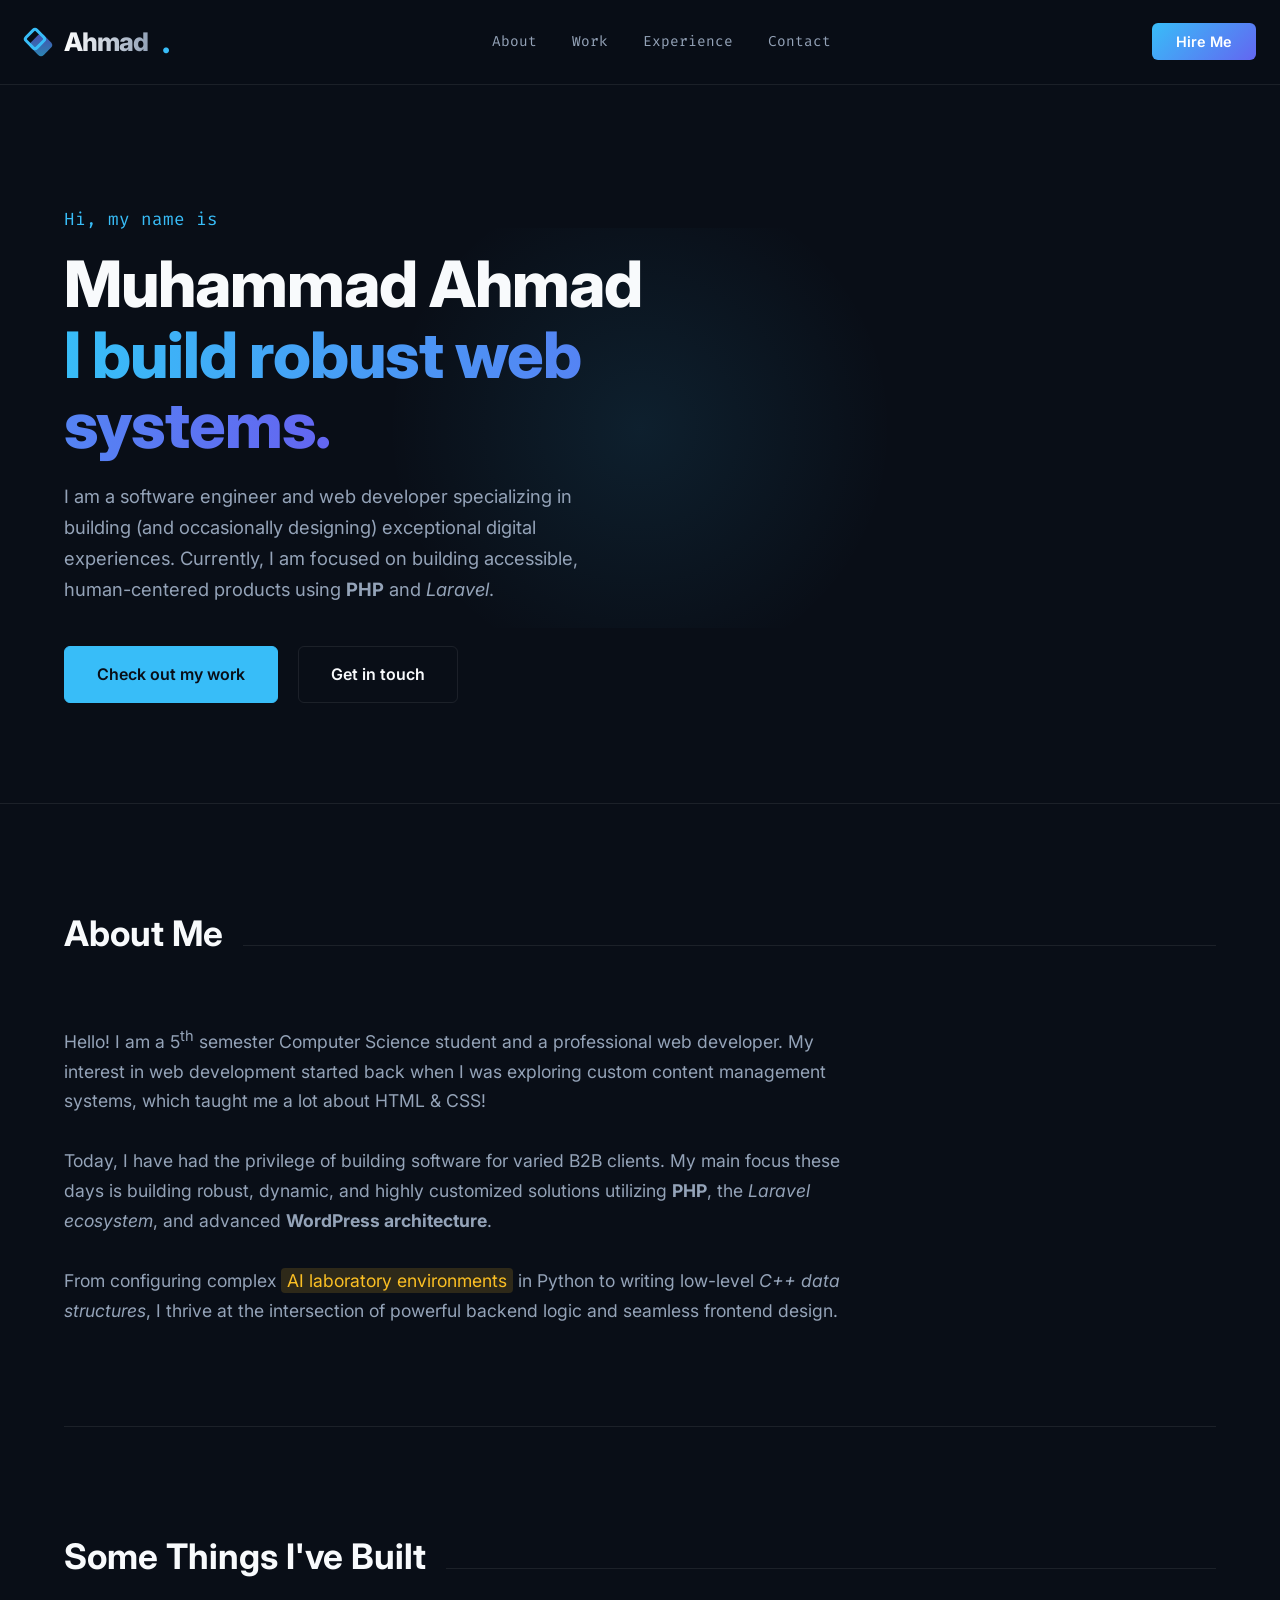
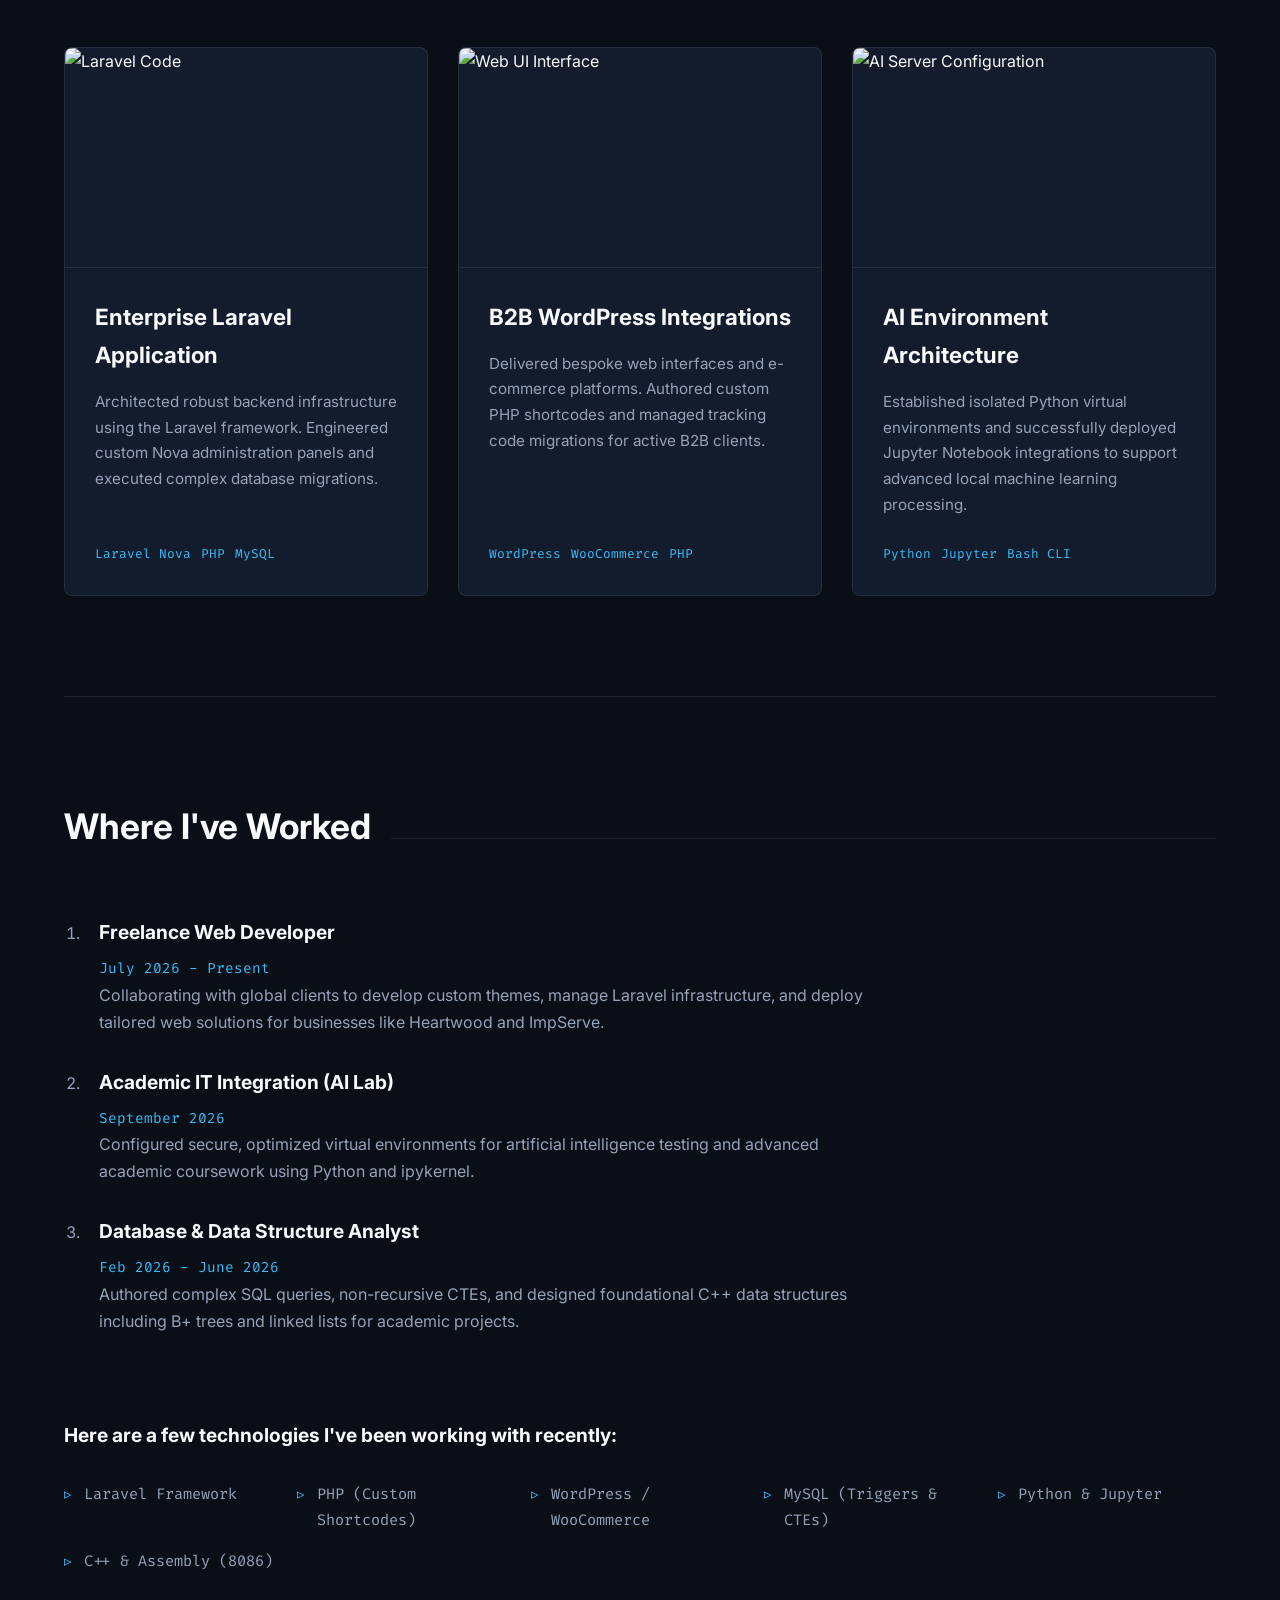
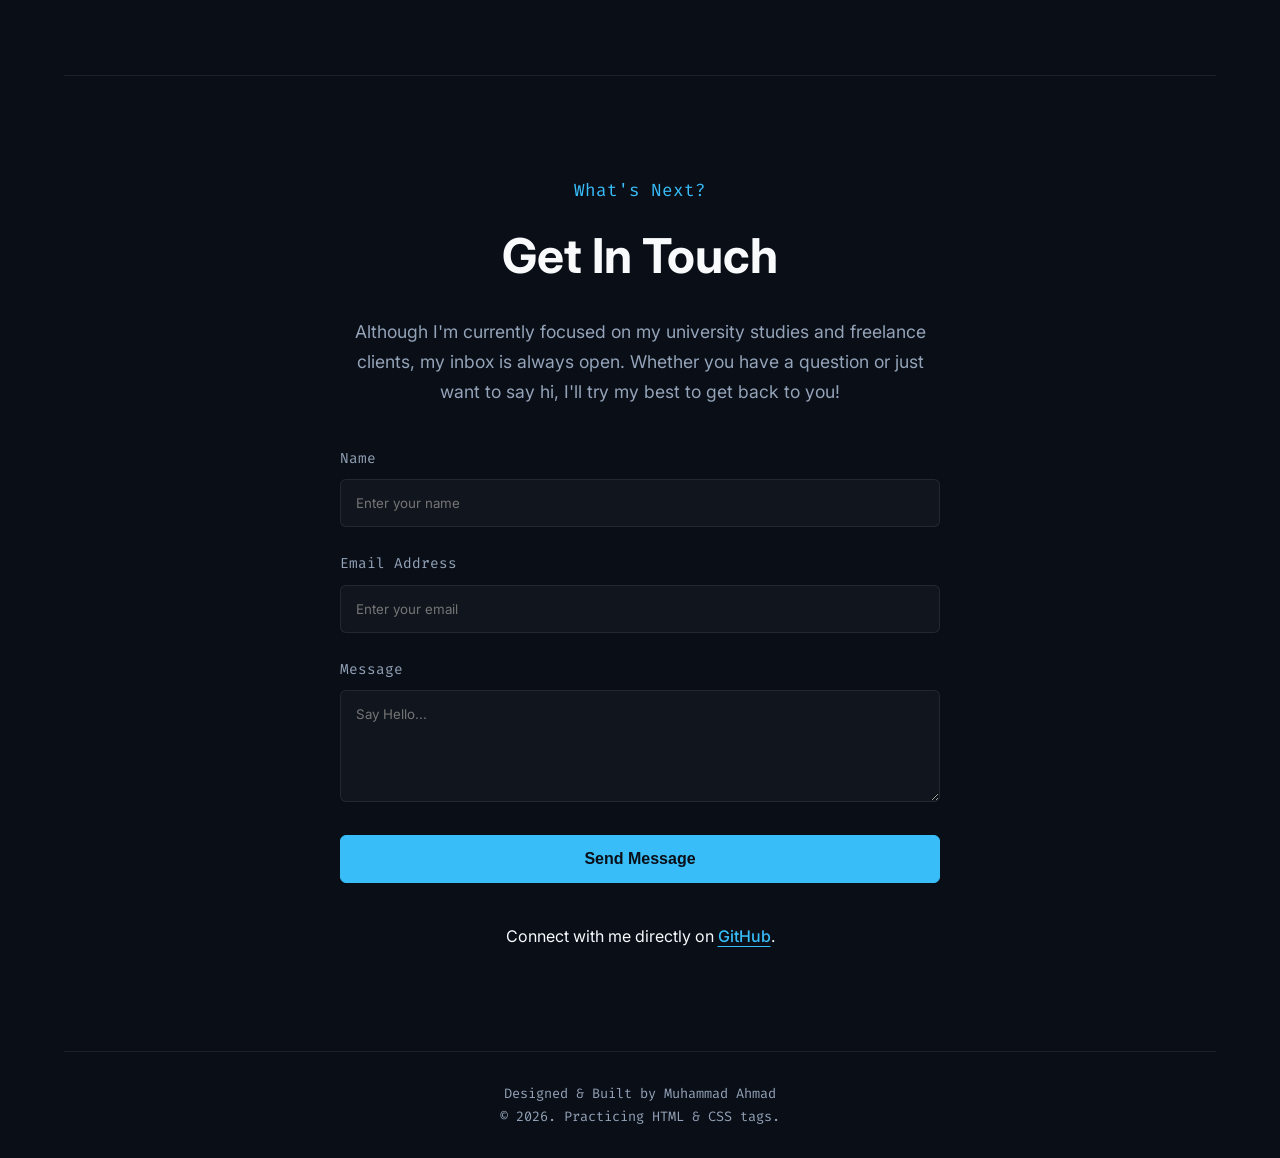
==== index.html @ a8c69235 "Initial commit: Portfolio Assignment 1" ====
<!DOCTYPE html>
<html lang="en">
<head>
    <meta charset="UTF-8">
    <meta name="viewport" content="width=device-width, initial-scale=1.0">
    <title>Muhammad Ahmad | Professional Web Developer</title>
    
    <link href="https://fonts.googleapis.com/css2?family=Fira+Code:wght@400;500;700&family=Inter:wght@300;400;600;700;800&display=swap" rel="stylesheet">
    
    <style>
        :root {
            --bg-dark: #090e17;
            --bg-card: #131c2c;
            --bg-input: #06090f;
            --text-main: #f8fafc;
            --text-muted: #94a3b8;
            --accent-primary: #38bdf8;
            --accent-secondary: #6366f1;
            --highlight: #fbbf24;
            --border-color: rgba(255, 255, 255, 0.08);
        }

        * {
            box-sizing: border-box;
            margin: 0;
            padding: 0;
        }

        html {
            scroll-behavior: smooth;
        }

        body {
            font-family: 'Inter', sans-serif;
            background-color: var(--bg-dark);
            color: var(--text-main);
            line-height: 1.7;
            overflow-x: hidden;
        }

        a.text-link {
            color: var(--accent-primary);
            text-decoration: underline;
            text-underline-offset: 4px;
            font-weight: 500;
            transition: color 0.3s ease;
        }

        a.text-link:hover {
            color: var(--accent-secondary);
        }

        .container {
            max-width: 1200px;
            margin: 0 auto;
            padding: 0 24px;
        }

        /* -----------------------------------
           PROFESSIONAL NAVIGATION BAR
        ------------------------------------ */
        nav {
            display: flex;
            justify-content: space-between;
            align-items: center;
            padding: 20px 24px;
            background-color: rgba(9, 14, 23, 0.9);
            backdrop-filter: blur(10px);
            border-bottom: 1px solid var(--border-color);
            position: sticky;
            top: 0;
            z-index: 1000;
        }

        /* Highly Stylized Geometric Logo */
        .nav-logo {
            display: flex;
            align-items: center;
            gap: 12px;
            text-decoration: none;
            transition: transform 0.3s ease;
        }

        .nav-logo:hover {
            transform: translateY(-2px);
        }

        .logo-icon {
            position: relative;
            width: 28px;
            height: 28px;
        }

        .shape-1 {
            position: absolute;
            width: 18px;
            height: 18px;
            border: 3px solid var(--accent-primary);
            border-radius: 4px;
            transform: rotate(45deg);
            top: 2px;
            left: 2px;
        }

        .shape-2 {
            position: absolute;
            width: 18px;
            height: 18px;
            background: linear-gradient(135deg, var(--accent-secondary), var(--accent-primary));
            border-radius: 4px;
            transform: rotate(45deg);
            top: 8px;
            left: 8px;
            opacity: 0.7;
            z-index: -1;
        }

        .logo-text {
            font-family: 'Inter', sans-serif;
            font-size: 1.6rem;
            font-weight: 800;
            letter-spacing: -1px;
            background: linear-gradient(to right, #ffffff, #94a3b8);
            -webkit-background-clip: text;
            -webkit-text-fill-color: transparent;
        }

        .logo-dot {
            color: var(--accent-primary);
            font-size: 2rem;
            line-height: 0;
            font-weight: 800;
            margin-left: 2px;
        }

        .nav-links {
            display: flex;
            gap: 35px;
        }

        .nav-links a {
            color: var(--text-muted);
            font-family: 'Fira Code', monospace;
            font-size: 0.9rem;
            text-decoration: underline; 
            text-underline-offset: 6px;
            text-decoration-color: transparent; 
            transition: all 0.3s ease;
        }

        .nav-links a:hover {
            color: var(--accent-primary);
            text-decoration-color: var(--accent-primary);
        }

        .nav-cta a {
            background: linear-gradient(135deg, var(--accent-primary), var(--accent-secondary));
            color: #fff;
            padding: 10px 24px;
            border-radius: 6px;
            text-decoration: none;
            font-weight: 600;
            font-size: 0.9rem;
            transition: opacity 0.3s ease;
        }

        .nav-cta a:hover {
            opacity: 0.9;
        }

        /* -----------------------------------
           TWO-COLUMN HERO SECTION
        ------------------------------------ */
        .hero {
            padding: 120px 0 100px;
            border-bottom: 1px solid var(--border-color);
            position: relative;
        }

        .hero::before {
            content: '';
            position: absolute;
            top: 20%;
            left: 50%;
            transform: translateX(-50%);
            width: 600px;
            height: 400px;
            background: radial-gradient(circle, rgba(56,189,248,0.1) 0%, rgba(9,14,23,0) 70%);
            z-index: -1;
        }

        .hero-container {
            display: flex;
            align-items: center;
            justify-content: space-between;
            gap: 60px;
        }

        .hero-content {
            flex: 1;
            max-width: 650px;
        }

        .hero-greeting {
            font-family: 'Fira Code', monospace;
            color: var(--accent-primary);
            font-size: 1.1rem;
            margin-bottom: 15px;
            display: block;
        }

        .hero-content h1 {
            font-size: 4rem;
            line-height: 1.1;
            font-weight: 800;
            margin-bottom: 20px;
            letter-spacing: -1px;
            color: var(--text-main);
        }

        .hero-content h1 span {
            background: linear-gradient(to right, var(--accent-primary), var(--accent-secondary));
            -webkit-background-clip: text;
            -webkit-text-fill-color: transparent;
        }

        .hero-description {
            font-size: 1.15rem;
            color: var(--text-muted);
            margin-bottom: 40px;
            max-width: 550px;
        }

        .hero-buttons {
            display: flex;
            gap: 20px;
        }

        .btn {
            padding: 14px 32px;
            border-radius: 6px;
            font-weight: 600;
            font-size: 1rem;
            text-decoration: none;
            transition: all 0.3s ease;
            text-align: center;
        }

        .btn-primary {
            background-color: var(--accent-primary);
            color: var(--bg-dark);
            border: 1px solid var(--accent-primary);
        }

        .btn-primary:hover {
            background-color: transparent;
            color: var(--accent-primary);
        }

        .btn-outline {
            background-color: transparent;
            color: var(--text-main);
            border: 1px solid var(--border-color);
        }

        .btn-outline:hover {
            border-color: var(--text-main);
        }

        .hero-image-wrapper {
            flex: 0.8;
            display: flex;
            justify-content: center;
            position: relative;
        }

        .hero-image-wrapper::after {
            content: '';
            position: absolute;
            width: 100%;
            height: 100%;
            border: 2px solid var(--border-color);
            border-radius: 12px;
            top: 20px;
            left: 20px;
            z-index: -1;
            transition: all 0.3s ease;
        }

        .hero-img {
            width: 100%;
            max-width: 400px;
            border-radius: 12px;
            object-fit: cover;
            box-shadow: 0 20px 40px rgba(0,0,0,0.4);
            /* Custom object-position added to focus on your face and upper body */
            object-position: center 15%;
        }

        /* -----------------------------------
           GENERAL SECTIONS 
        ------------------------------------ */
        section {
            padding: 100px 0;
            border-bottom: 1px solid var(--border-color);
        }

        .section-header {
            margin-bottom: 60px;
            display: flex;
            align-items: baseline;
            gap: 20px;
        }

        .section-header h3 {
            font-size: 2.2rem;
            color: var(--text-main);
            font-weight: 700;
        }

        .section-header .line {
            height: 1px;
            flex-grow: 1;
            background-color: var(--border-color);
        }

        mark {
            background-color: rgba(251, 191, 36, 0.15);
            color: var(--highlight);
            padding: 2px 6px;
            border-radius: 4px;
        }

        .about-text {
            font-size: 1.1rem;
            max-width: 800px;
            color: var(--text-muted);
        }

        .projects-grid {
            display: grid;
            grid-template-columns: repeat(auto-fit, minmax(320px, 1fr));
            gap: 30px;
        }

        .project-card {
            background-color: var(--bg-card);
            border-radius: 8px;
            overflow: hidden;
            border: 1px solid var(--border-color);
            transition: transform 0.3s ease;
            display: flex;
            flex-direction: column;
        }

        .project-card:hover {
            transform: translateY(-8px);
            border-color: rgba(56, 189, 248, 0.4);
        }

        .project-img {
            width: 100%;
            height: 220px;
            object-fit: cover;
            border-bottom: 1px solid var(--border-color);
        }

        .project-content {
            padding: 30px;
            flex-grow: 1;
            display: flex;
            flex-direction: column;
        }

        .project-title {
            font-size: 1.4rem;
            color: var(--text-main);
            margin-bottom: 15px;
        }
        
        .project-desc {
            color: var(--text-muted);
            font-size: 0.95rem;
            margin-bottom: 25px;
            flex-grow: 1;
        }

        .project-tags {
            display: flex;
            flex-wrap: wrap;
            gap: 10px;
        }

        .tag {
            font-family: 'Fira Code', monospace;
            font-size: 0.8rem;
            color: var(--accent-primary);
        }

        ul.skills-list {
            list-style-type: none;
            display: grid;
            grid-template-columns: repeat(auto-fit, minmax(200px, 1fr));
            gap: 15px;
            margin-top: 30px;
        }

        ul.skills-list li {
            position: relative;
            padding-left: 20px;
            font-family: 'Fira Code', monospace;
            font-size: 0.95rem;
            color: var(--text-muted);
        }

        ul.skills-list li::before {
            content: '▹';
            position: absolute;
            left: 0;
            color: var(--accent-primary);
        }

        ol.timeline {
            max-width: 800px;
            padding-left: 20px;
            color: var(--text-muted);
        }

        ol.timeline li {
            margin-bottom: 30px;
            padding-left: 15px;
        }

        ol.timeline strong {
            color: var(--text-main);
            display: block;
            font-size: 1.2rem;
            margin-bottom: 5px;
        }

        ol.timeline em {
            color: var(--accent-primary);
            font-size: 0.9rem;
            font-family: 'Fira Code', monospace;
            font-style: normal;
        }

        .contact-wrapper {
            max-width: 600px;
            margin: 0 auto;
            text-align: center;
        }

        .form-group {
            margin-bottom: 25px;
            text-align: left;
        }

        label {
            display: block;
            margin-bottom: 8px;
            color: var(--text-muted);
            font-family: 'Fira Code', monospace;
            font-size: 0.9rem;
        }

        input, textarea {
            width: 100%;
            padding: 15px;
            background-color: rgba(255, 255, 255, 0.03);
            border: 1px solid var(--border-color);
            border-radius: 6px;
            color: var(--text-main);
            font-family: 'Inter', sans-serif;
            transition: border-color 0.3s ease;
        }

        input:focus, textarea:focus {
            outline: none;
            border-color: var(--accent-primary);
        }

        footer {
            text-align: center;
            padding: 30px 0;
            color: var(--text-muted);
            font-family: 'Fira Code', monospace;
            font-size: 0.85rem;
        }

        @media (max-width: 900px) {
            .hero-container {
                flex-direction: column;
                text-align: center;
            }
            .hero-greeting { margin-top: 20px; }
            .hero-description { margin: 0 auto 30px; }
            .hero-buttons { justify-content: center; }
            .hero-image-wrapper::after { display: none; }
            nav {
                flex-wrap: wrap;
                justify-content: center;
                gap: 20px;
            }
            .nav-links { display: none; }
        }
    </style>
</head>
<body>

    <!-- PROFESSIONAL NAVIGATION BAR -->
    <nav>
        <!-- Stylized CSS Geometric Logo -->
        <a href="#" class="nav-logo">
            <div class="logo-icon">
                <div class="shape-1"></div>
                <div class="shape-2"></div>
            </div>
            <span class="logo-text">Ahmad</span><span class="logo-dot">.</span>
        </a>
        
        <div class="nav-links">
            <a href="#about">About</a>
            <a href="#projects">Work</a>
            <a href="#experience">Experience</a>
            <a href="#contact">Contact</a>
        </div>
        
        <div class="nav-cta">
            <a href="#contact">Hire Me</a>
        </div>
    </nav>

    <!-- TWO-COLUMN HERO SECTION -->
    <header class="hero">
        <div class="container hero-container">
            
            <div class="hero-content">
                <span class="hero-greeting">Hi, my name is</span>
                <h1>Muhammad Ahmad<br><span>I build robust web systems.</span></h1>
                <p class="hero-description">
                    I am a software engineer and web developer specializing in building (and occasionally designing) exceptional digital experiences. Currently, I am focused on building accessible, human-centered products using <strong>PHP</strong> and <em>Laravel</em>.
                </p>
                <div class="hero-buttons">
                    <a href="#projects" class="btn btn-primary">Check out my work</a>
                    <a href="#contact" class="btn btn-outline">Get in touch</a>
                </div>
            </div>
            
            <!-- <div class="hero-image-wrapper">
                <img src="WhatsApp Image 2026-09-18 at 10.21.25 PM.jpeg" alt="Muhammad Ahmad Portrait" class="hero-img">
            </div> -->

        </div>
    </header>

    <div class="container">
        
        <!-- ABOUT SECTION -->
        <section id="about">
            <div class="section-header">
                <h3>About Me</h3>
                <div class="line"></div>
            </div>
            <div class="about-text">
                <p>
                    Hello! I am a 5<sup>th</sup> semester Computer Science student and a professional web developer. My interest in web development started back when I was exploring custom content management systems, which taught me a lot about HTML & CSS!
                </p>
                <br>
                <p>
                    Today, I have had the privilege of building software for varied B2B clients. My main focus these days is building robust, dynamic, and highly customized solutions utilizing <strong>PHP</strong>, the <em>Laravel ecosystem</em>, and advanced <b>WordPress architecture</b>.
                </p>
                <br>
                <p>
                    From configuring complex <mark>AI laboratory environments</mark> in Python to writing low-level <i>C++ data structures</i>, I thrive at the intersection of powerful backend logic and seamless frontend design.
                </p>
            </div>
        </section>

        <!-- PROFESSIONAL PROJECTS SECTION -->
        <section id="projects">
            <div class="section-header">
                <h3>Some Things I've Built</h3>
                <div class="line"></div>
            </div>
            <div class="projects-grid">
                
                <div class="project-card">
                    <img src="https://images.unsplash.com/photo-1555066931-4365d14bab8c?auto=format&fit=crop&w=600&q=80" alt="Laravel Code" class="project-img">
                    <div class="project-content">
                        <h4 class="project-title">Enterprise Laravel Application</h4>
                        <p class="project-desc">Architected robust backend infrastructure using the Laravel framework. Engineered custom Nova administration panels and executed complex database migrations.</p>
                        <div class="project-tags">
                            <span class="tag">Laravel Nova</span>
                            <span class="tag">PHP</span>
                            <span class="tag">MySQL</span>
                        </div>
                    </div>
                </div>

                <div class="project-card">
                    <img src="https://images.unsplash.com/photo-1498050108023-c5249f4df085?auto=format&fit=crop&w=600&q=80" alt="Web UI Interface" class="project-img">
                    <div class="project-content">
                        <h4 class="project-title">B2B WordPress Integrations</h4>
                        <p class="project-desc">Delivered bespoke web interfaces and e-commerce platforms. Authored custom PHP shortcodes and managed tracking code migrations for active B2B clients.</p>
                        <div class="project-tags">
                            <span class="tag">WordPress</span>
                            <span class="tag">WooCommerce</span>
                            <span class="tag">PHP</span>
                        </div>
                    </div>
                </div>

                <div class="project-card">
                    <img src="https://images.unsplash.com/photo-1620712943543-bcc4688e7485?auto=format&fit=crop&w=600&q=80" alt="AI Server Configuration" class="project-img">
                    <div class="project-content">
                        <h4 class="project-title">AI Environment Architecture</h4>
                        <p class="project-desc">Established isolated Python virtual environments and successfully deployed Jupyter Notebook integrations to support advanced local machine learning processing.</p>
                        <div class="project-tags">
                            <span class="tag">Python</span>
                            <span class="tag">Jupyter</span>
                            <span class="tag">Bash CLI</span>
                        </div>
                    </div>
                </div>

            </div>
        </section>

        <!-- SKILLS & EXPERIENCE SECTION -->
        <section id="experience">
            <div class="section-header">
                <h3>Where I've Worked</h3>
                <div class="line"></div>
            </div>
            
            <ol class="timeline">
                <li>
                    <strong>Freelance Web Developer</strong>
                    <em>July 2026 - Present</em><br>
                    Collaborating with global clients to develop custom themes, manage Laravel infrastructure, and deploy tailored web solutions for businesses like Heartwood and ImpServe.
                </li>
                <li>
                    <strong>Academic IT Integration (AI Lab)</strong>
                    <em>September 2026</em><br>
                    Configured secure, optimized virtual environments for artificial intelligence testing and advanced academic coursework using Python and ipykernel.
                </li>
                <li>
                    <strong>Database & Data Structure Analyst</strong>
                    <em>Feb 2026 - June 2026</em><br>
                    Authored complex SQL queries, non-recursive CTEs, and designed foundational C++ data structures including B+ trees and linked lists for academic projects.
                </li>
            </ol>

            <br><br>
            <h4 style="color: var(--text-main); font-size: 1.2rem; margin-bottom: 10px;">Here are a few technologies I've been working with recently:</h4>
            
            <ul class="skills-list">
                <li>Laravel Framework</li>
                <li>PHP (Custom Shortcodes)</li>
                <li>WordPress / WooCommerce</li>
                <li>MySQL (Triggers & CTEs)</li>
                <li>Python & Jupyter</li>
                <li>C++ & Assembly (8086)</li>
            </ul>
        </section>

        <!-- CONTACT SECTION -->
        <section id="contact">
            <div class="contact-wrapper">
                <span class="hero-greeting" style="justify-content: center; margin-bottom: 10px;">What's Next?</span>
                <h3 style="font-size: 3rem; margin-bottom: 20px;">Get In Touch</h3>
                <p class="about-text" style="margin: 0 auto 40px;">
                    Although I'm currently focused on my university studies and freelance clients, my inbox is always open. Whether you have a question or just want to say hi, I'll try my best to get back to you!
                </p>
                
                <form action="#" method="POST" style="text-align: left; margin-bottom: 40px;">
                    <div class="form-group">
                        <label for="name">Name</label>
                        <input type="text" id="name" name="name" placeholder="Enter your name" required>
                    </div>
                    
                    <div class="form-group">
                        <label for="email">Email Address</label>
                        <input type="email" id="email" name="email" placeholder="Enter your email" required>
                    </div>
                    
                    <div class="form-group">
                        <label for="message">Message</label>
                        <textarea id="message" name="message" rows="5" placeholder="Say Hello..." required></textarea>
                    </div>
                    
                    <button type="submit" class="btn btn-primary" style="width: 100%;">Send Message</button>
                </form>
                
                <p>
                    Connect with me directly on <a href="https://github.com" target="_blank" class="text-link">GitHub</a>.
                </p>
            </div>
        </section>

    </div>

    <!-- FOOTER -->
    <footer>
        <div class="container">
            <p>Designed & Built by Muhammad Ahmad</p>
            <p>&copy; 2026. Practicing HTML & CSS tags.</p>
        </div>
    </footer>

</body>
</html>
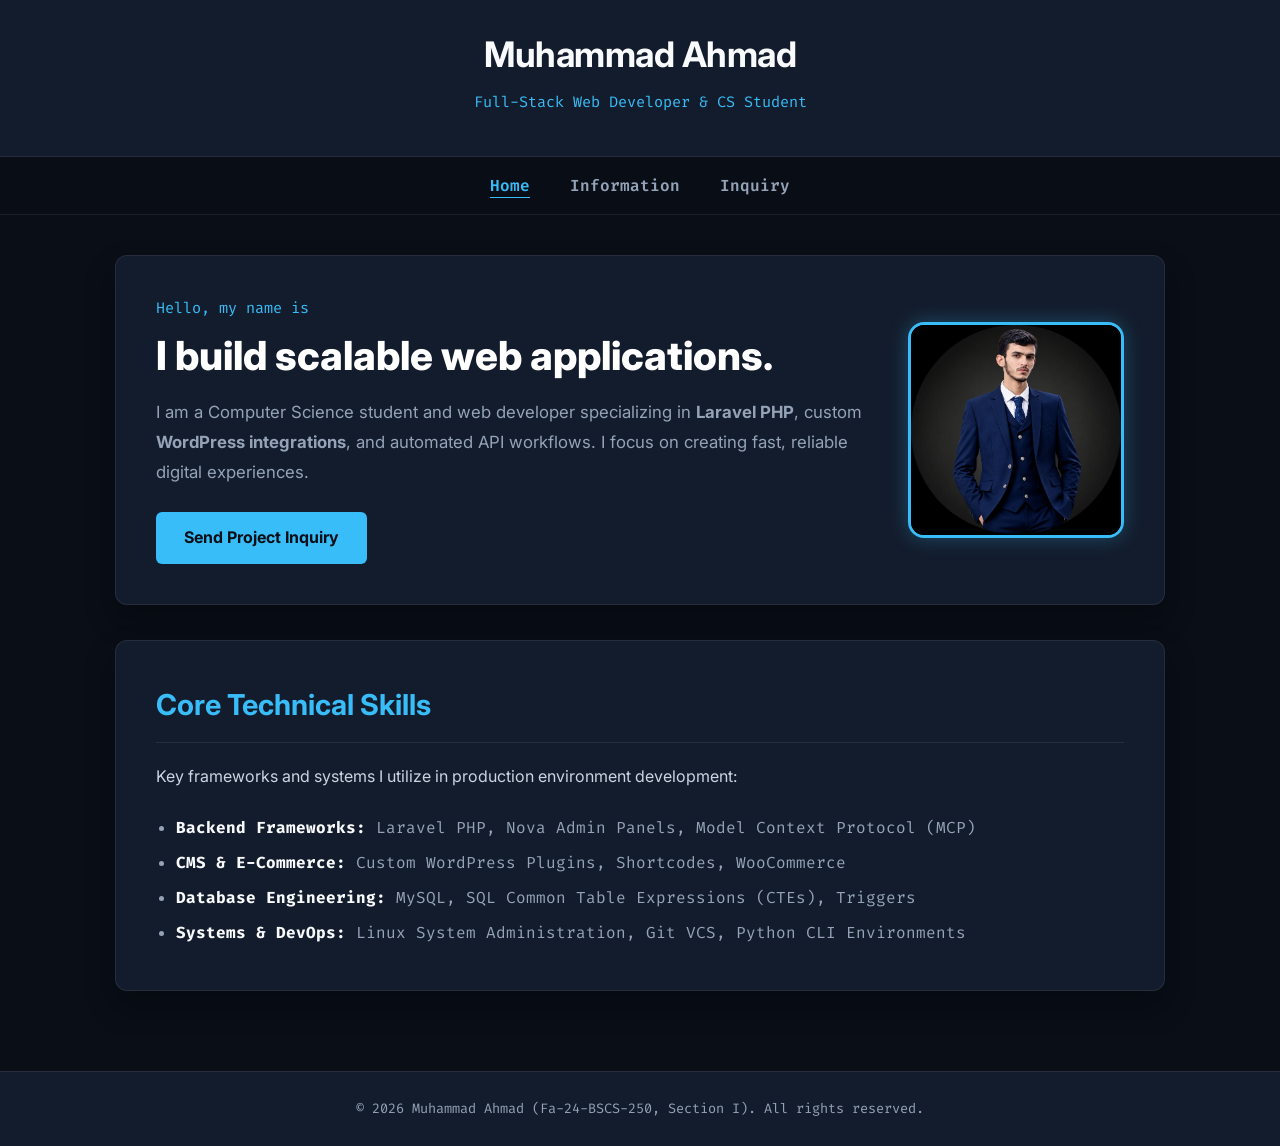
==== commit 08880e08: "Update Assignment 2" ====
--- a/index.html
+++ b/index.html
@@ -3,710 +3,69 @@
 <head>
     <meta charset="UTF-8">
     <meta name="viewport" content="width=device-width, initial-scale=1.0">
-    <title>Muhammad Ahmad | Professional Web Developer</title>
-    
+    <title>Muhammad Ahmad | Web Developer Portfolio</title>
     <link href="https://fonts.googleapis.com/css2?family=Fira+Code:wght@400;500;700&family=Inter:wght@300;400;600;700;800&display=swap" rel="stylesheet">
-    
-    <style>
-        :root {
-            --bg-dark: #090e17;
-            --bg-card: #131c2c;
-            --bg-input: #06090f;
-            --text-main: #f8fafc;
-            --text-muted: #94a3b8;
-            --accent-primary: #38bdf8;
-            --accent-secondary: #6366f1;
-            --highlight: #fbbf24;
-            --border-color: rgba(255, 255, 255, 0.08);
-        }
+</head>
+<body style="font-family: 'Inter', Arial, sans-serif; background-color: #090e17; color: #f8fafc; margin: 0; padding: 0; line-height: 1.7;">
 
-        * {
-            box-sizing: border-box;
-            margin: 0;
-            padding: 0;
-        }
-
-        html {
-            scroll-behavior: smooth;
-        }
-
-        body {
-            font-family: 'Inter', sans-serif;
-            background-color: var(--bg-dark);
-            color: var(--text-main);
-            line-height: 1.7;
-            overflow-x: hidden;
-        }
-
-        a.text-link {
-            color: var(--accent-primary);
-            text-decoration: underline;
-            text-underline-offset: 4px;
-            font-weight: 500;
-            transition: color 0.3s ease;
-        }
-
-        a.text-link:hover {
-            color: var(--accent-secondary);
-        }
-
-        .container {
-            max-width: 1200px;
-            margin: 0 auto;
-            padding: 0 24px;
-        }
-
-        /* -----------------------------------
-           PROFESSIONAL NAVIGATION BAR
-        ------------------------------------ */
-        nav {
-            display: flex;
-            justify-content: space-between;
-            align-items: center;
-            padding: 20px 24px;
-            background-color: rgba(9, 14, 23, 0.9);
-            backdrop-filter: blur(10px);
-            border-bottom: 1px solid var(--border-color);
-            position: sticky;
-            top: 0;
-            z-index: 1000;
-        }
-
-        /* Highly Stylized Geometric Logo */
-        .nav-logo {
-            display: flex;
-            align-items: center;
-            gap: 12px;
-            text-decoration: none;
-            transition: transform 0.3s ease;
-        }
-
-        .nav-logo:hover {
-            transform: translateY(-2px);
-        }
-
-        .logo-icon {
-            position: relative;
-            width: 28px;
-            height: 28px;
-        }
-
-        .shape-1 {
-            position: absolute;
-            width: 18px;
-            height: 18px;
-            border: 3px solid var(--accent-primary);
-            border-radius: 4px;
-            transform: rotate(45deg);
-            top: 2px;
-            left: 2px;
-        }
-
-        .shape-2 {
-            position: absolute;
-            width: 18px;
-            height: 18px;
-            background: linear-gradient(135deg, var(--accent-secondary), var(--accent-primary));
-            border-radius: 4px;
-            transform: rotate(45deg);
-            top: 8px;
-            left: 8px;
-            opacity: 0.7;
-            z-index: -1;
-        }
-
-        .logo-text {
-            font-family: 'Inter', sans-serif;
-            font-size: 1.6rem;
-            font-weight: 800;
-            letter-spacing: -1px;
-            background: linear-gradient(to right, #ffffff, #94a3b8);
-            -webkit-background-clip: text;
-            -webkit-text-fill-color: transparent;
-        }
-
-        .logo-dot {
-            color: var(--accent-primary);
-            font-size: 2rem;
-            line-height: 0;
-            font-weight: 800;
-            margin-left: 2px;
-        }
-
-        .nav-links {
-            display: flex;
-            gap: 35px;
-        }
-
-        .nav-links a {
-            color: var(--text-muted);
-            font-family: 'Fira Code', monospace;
-            font-size: 0.9rem;
-            text-decoration: underline; 
-            text-underline-offset: 6px;
-            text-decoration-color: transparent; 
-            transition: all 0.3s ease;
-        }
-
-        .nav-links a:hover {
-            color: var(--accent-primary);
-            text-decoration-color: var(--accent-primary);
-        }
-
-        .nav-cta a {
-            background: linear-gradient(135deg, var(--accent-primary), var(--accent-secondary));
-            color: #fff;
-            padding: 10px 24px;
-            border-radius: 6px;
-            text-decoration: none;
-            font-weight: 600;
-            font-size: 0.9rem;
-            transition: opacity 0.3s ease;
-        }
-
-        .nav-cta a:hover {
-            opacity: 0.9;
-        }
-
-        /* -----------------------------------
-           TWO-COLUMN HERO SECTION
-        ------------------------------------ */
-        .hero {
-            padding: 120px 0 100px;
-            border-bottom: 1px solid var(--border-color);
-            position: relative;
-        }
-
-        .hero::before {
-            content: '';
-            position: absolute;
-            top: 20%;
-            left: 50%;
-            transform: translateX(-50%);
-            width: 600px;
-            height: 400px;
-            background: radial-gradient(circle, rgba(56,189,248,0.1) 0%, rgba(9,14,23,0) 70%);
-            z-index: -1;
-        }
-
-        .hero-container {
-            display: flex;
-            align-items: center;
-            justify-content: space-between;
-            gap: 60px;
-        }
-
-        .hero-content {
-            flex: 1;
-            max-width: 650px;
-        }
-
-        .hero-greeting {
-            font-family: 'Fira Code', monospace;
-            color: var(--accent-primary);
-            font-size: 1.1rem;
-            margin-bottom: 15px;
-            display: block;
-        }
-
-        .hero-content h1 {
-            font-size: 4rem;
-            line-height: 1.1;
-            font-weight: 800;
-            margin-bottom: 20px;
-            letter-spacing: -1px;
-            color: var(--text-main);
-        }
-
-        .hero-content h1 span {
-            background: linear-gradient(to right, var(--accent-primary), var(--accent-secondary));
-            -webkit-background-clip: text;
-            -webkit-text-fill-color: transparent;
-        }
-
-        .hero-description {
-            font-size: 1.15rem;
-            color: var(--text-muted);
-            margin-bottom: 40px;
-            max-width: 550px;
-        }
-
-        .hero-buttons {
-            display: flex;
-            gap: 20px;
-        }
-
-        .btn {
-            padding: 14px 32px;
-            border-radius: 6px;
-            font-weight: 600;
-            font-size: 1rem;
-            text-decoration: none;
-            transition: all 0.3s ease;
-            text-align: center;
-        }
-
-        .btn-primary {
-            background-color: var(--accent-primary);
-            color: var(--bg-dark);
-            border: 1px solid var(--accent-primary);
-        }
-
-        .btn-primary:hover {
-            background-color: transparent;
-            color: var(--accent-primary);
-        }
-
-        .btn-outline {
-            background-color: transparent;
-            color: var(--text-main);
-            border: 1px solid var(--border-color);
-        }
-
-        .btn-outline:hover {
-            border-color: var(--text-main);
-        }
-
-        .hero-image-wrapper {
-            flex: 0.8;
-            display: flex;
-            justify-content: center;
-            position: relative;
-        }
-
-        .hero-image-wrapper::after {
-            content: '';
-            position: absolute;
-            width: 100%;
-            height: 100%;
-            border: 2px solid var(--border-color);
-            border-radius: 12px;
-            top: 20px;
-            left: 20px;
-            z-index: -1;
-            transition: all 0.3s ease;
-        }
-
-        .hero-img {
-            width: 100%;
-            max-width: 400px;
-            border-radius: 12px;
-            object-fit: cover;
-            box-shadow: 0 20px 40px rgba(0,0,0,0.4);
-            /* Custom object-position added to focus on your face and upper body */
-            object-position: center 15%;
-        }
-
-        /* -----------------------------------
-           GENERAL SECTIONS 
-        ------------------------------------ */
-        section {
-            padding: 100px 0;
-            border-bottom: 1px solid var(--border-color);
-        }
-
-        .section-header {
-            margin-bottom: 60px;
-            display: flex;
-            align-items: baseline;
-            gap: 20px;
-        }
-
-        .section-header h3 {
-            font-size: 2.2rem;
-            color: var(--text-main);
-            font-weight: 700;
-        }
-
-        .section-header .line {
-            height: 1px;
-            flex-grow: 1;
-            background-color: var(--border-color);
-        }
-
-        mark {
-            background-color: rgba(251, 191, 36, 0.15);
-            color: var(--highlight);
-            padding: 2px 6px;
-            border-radius: 4px;
-        }
-
-        .about-text {
-            font-size: 1.1rem;
-            max-width: 800px;
-            color: var(--text-muted);
-        }
-
-        .projects-grid {
-            display: grid;
-            grid-template-columns: repeat(auto-fit, minmax(320px, 1fr));
-            gap: 30px;
-        }
-
-        .project-card {
-            background-color: var(--bg-card);
-            border-radius: 8px;
-            overflow: hidden;
-            border: 1px solid var(--border-color);
-            transition: transform 0.3s ease;
-            display: flex;
-            flex-direction: column;
-        }
-
-        .project-card:hover {
-            transform: translateY(-8px);
-            border-color: rgba(56, 189, 248, 0.4);
-        }
-
-        .project-img {
-            width: 100%;
-            height: 220px;
-            object-fit: cover;
-            border-bottom: 1px solid var(--border-color);
-        }
-
-        .project-content {
-            padding: 30px;
-            flex-grow: 1;
-            display: flex;
-            flex-direction: column;
-        }
-
-        .project-title {
-            font-size: 1.4rem;
-            color: var(--text-main);
-            margin-bottom: 15px;
-        }
-        
-        .project-desc {
-            color: var(--text-muted);
-            font-size: 0.95rem;
-            margin-bottom: 25px;
-            flex-grow: 1;
-        }
-
-        .project-tags {
-            display: flex;
-            flex-wrap: wrap;
-            gap: 10px;
-        }
-
-        .tag {
-            font-family: 'Fira Code', monospace;
-            font-size: 0.8rem;
-            color: var(--accent-primary);
-        }
-
-        ul.skills-list {
-            list-style-type: none;
-            display: grid;
-            grid-template-columns: repeat(auto-fit, minmax(200px, 1fr));
-            gap: 15px;
-            margin-top: 30px;
-        }
-
-        ul.skills-list li {
-            position: relative;
-            padding-left: 20px;
-            font-family: 'Fira Code', monospace;
-            font-size: 0.95rem;
-            color: var(--text-muted);
-        }
-
-        ul.skills-list li::before {
-            content: '▹';
-            position: absolute;
-            left: 0;
-            color: var(--accent-primary);
-        }
-
-        ol.timeline {
-            max-width: 800px;
-            padding-left: 20px;
-            color: var(--text-muted);
-        }
-
-        ol.timeline li {
-            margin-bottom: 30px;
-            padding-left: 15px;
-        }
-
-        ol.timeline strong {
-            color: var(--text-main);
-            display: block;
-            font-size: 1.2rem;
-            margin-bottom: 5px;
-        }
-
-        ol.timeline em {
-            color: var(--accent-primary);
-            font-size: 0.9rem;
-            font-family: 'Fira Code', monospace;
-            font-style: normal;
-        }
-
-        .contact-wrapper {
-            max-width: 600px;
-            margin: 0 auto;
-            text-align: center;
-        }
-
-        .form-group {
-            margin-bottom: 25px;
-            text-align: left;
-        }
-
-        label {
-            display: block;
-            margin-bottom: 8px;
-            color: var(--text-muted);
-            font-family: 'Fira Code', monospace;
-            font-size: 0.9rem;
-        }
-
-        input, textarea {
-            width: 100%;
-            padding: 15px;
-            background-color: rgba(255, 255, 255, 0.03);
-            border: 1px solid var(--border-color);
-            border-radius: 6px;
-            color: var(--text-main);
-            font-family: 'Inter', sans-serif;
-            transition: border-color 0.3s ease;
-        }
-
-        input:focus, textarea:focus {
-            outline: none;
-            border-color: var(--accent-primary);
-        }
-
-        footer {
-            text-align: center;
-            padding: 30px 0;
-            color: var(--text-muted);
-            font-family: 'Fira Code', monospace;
-            font-size: 0.85rem;
-        }
-
-        @media (max-width: 900px) {
-            .hero-container {
-                flex-direction: column;
-                text-align: center;
-            }
-            .hero-greeting { margin-top: 20px; }
-            .hero-description { margin: 0 auto 30px; }
-            .hero-buttons { justify-content: center; }
-            .hero-image-wrapper::after { display: none; }
-            nav {
-                flex-wrap: wrap;
-                justify-content: center;
-                gap: 20px;
-            }
-            .nav-links { display: none; }
-        }
-    </style>
-</head>
-<body>
-
-    <!-- PROFESSIONAL NAVIGATION BAR -->
-    <nav>
-        <!-- Stylized CSS Geometric Logo -->
-        <a href="#" class="nav-logo">
-            <div class="logo-icon">
-                <div class="shape-1"></div>
-                <div class="shape-2"></div>
-            </div>
-            <span class="logo-text">Ahmad</span><span class="logo-dot">.</span>
-        </a>
-        
-        <div class="nav-links">
-            <a href="#about">About</a>
-            <a href="#projects">Work</a>
-            <a href="#experience">Experience</a>
-            <a href="#contact">Contact</a>
-        </div>
-        
-        <div class="nav-cta">
-            <a href="#contact">Hire Me</a>
-        </div>
-    </nav>
-
-    <!-- TWO-COLUMN HERO SECTION -->
-    <header class="hero">
-        <div class="container hero-container">
-            
-            <div class="hero-content">
-                <span class="hero-greeting">Hi, my name is</span>
-                <h1>Muhammad Ahmad<br><span>I build robust web systems.</span></h1>
-                <p class="hero-description">
-                    I am a software engineer and web developer specializing in building (and occasionally designing) exceptional digital experiences. Currently, I am focused on building accessible, human-centered products using <strong>PHP</strong> and <em>Laravel</em>.
-                </p>
-                <div class="hero-buttons">
-                    <a href="#projects" class="btn btn-primary">Check out my work</a>
-                    <a href="#contact" class="btn btn-outline">Get in touch</a>
-                </div>
-            </div>
-            
-            <!-- <div class="hero-image-wrapper">
-                <img src="WhatsApp Image 2026-09-18 at 10.21.25 PM.jpeg" alt="Muhammad Ahmad Portrait" class="hero-img">
-            </div> -->
-
-        </div>
+    <!-- Header containing website title -->
+    <header style="background-color: #131c2c; padding: 25px 20px; text-align: center; border-bottom: 1px solid rgba(255, 255, 255, 0.08);">
+        <h1 style="margin: 0; font-size: 2.2rem; letter-spacing: -0.5px; color: #f8fafc;">Muhammad Ahmad</h1>
+        <p style="color: #38bdf8; font-family: 'Fira Code', monospace; margin-top: 5px; font-size: 0.95rem;">Full-Stack Web Developer & CS Student</p>
     </header>
 
-    <div class="container">
+    <!-- Navigation links to all three pages -->
+<nav style="background-color: rgba(9, 14, 23, 0.95); padding: 15px 20px; text-align: center; border-bottom: 1px solid rgba(255, 255, 255, 0.08); position: sticky; top: 0;">
+    <a href="index.html" style="color: #38bdf8; text-decoration: underline; text-underline-offset: 6px; margin: 0 18px; font-weight: 600; font-family: 'Fira Code', monospace;">Home</a>
+    <a href="information.html" style="color: #94a3b8; text-decoration: none; margin: 0 18px; font-weight: 600; font-family: 'Fira Code', monospace;">Information</a>
+    <a href="registration.html" style="color: #94a3b8; text-decoration: none; margin: 0 18px; font-weight: 600; font-family: 'Fira Code', monospace;">Inquiry</a>
+</nav>
+
+<!-- Main Content Area -->
+<main style="max-width: 1050px; margin: 0 auto; padding: 40px 24px;">
         
-        <!-- ABOUT SECTION -->
-        <section id="about">
-            <div class="section-header">
-                <h3>About Me</h3>
-                <div class="line"></div>
-            </div>
-            <div class="about-text">
-                <p>
-                    Hello! I am a 5<sup>th</sup> semester Computer Science student and a professional web developer. My interest in web development started back when I was exploring custom content management systems, which taught me a lot about HTML & CSS!
-                </p>
-                <br>
-                <p>
-                    Today, I have had the privilege of building software for varied B2B clients. My main focus these days is building robust, dynamic, and highly customized solutions utilizing <strong>PHP</strong>, the <em>Laravel ecosystem</em>, and advanced <b>WordPress architecture</b>.
-                </p>
-                <br>
-                <p>
-                    From configuring complex <mark>AI laboratory environments</mark> in Python to writing low-level <i>C++ data structures</i>, I thrive at the intersection of powerful backend logic and seamless frontend design.
-                </p>
-            </div>
-        </section>
-
-        <!-- PROFESSIONAL PROJECTS SECTION -->
-        <section id="projects">
-            <div class="section-header">
-                <h3>Some Things I've Built</h3>
-                <div class="line"></div>
-            </div>
-            <div class="projects-grid">
+        <!-- Section 1: Hero & Introduction -->
+        <section style="background-color: #131c2c; padding: 40px; border-radius: 12px; border: 1px solid rgba(255, 255, 255, 0.08); margin-bottom: 35px; box-shadow: 0 15px 30px rgba(0,0,0,0.3);">
+            <div style="display: flex; flex-wrap: wrap; align-items: center; justify-content: space-between; gap: 30px;">
                 
-                <div class="project-card">
-                    <img src="https://images.unsplash.com/photo-1555066931-4365d14bab8c?auto=format&fit=crop&w=600&q=80" alt="Laravel Code" class="project-img">
-                    <div class="project-content">
-                        <h4 class="project-title">Enterprise Laravel Application</h4>
-                        <p class="project-desc">Architected robust backend infrastructure using the Laravel framework. Engineered custom Nova administration panels and executed complex database migrations.</p>
-                        <div class="project-tags">
-                            <span class="tag">Laravel Nova</span>
-                            <span class="tag">PHP</span>
-                            <span class="tag">MySQL</span>
-                        </div>
-                    </div>
+                <div style="flex: 1; min-width: 280px;">
+                    <span style="color: #38bdf8; font-family: 'Fira Code', monospace; font-size: 0.95rem; display: block; margin-bottom: 10px;">Hello, my name is</span>
+                    <h2 style="font-size: 2.5rem; margin: 0 0 15px 0; font-weight: 800; line-height: 1.2; color: #ffffff;">I build scalable web applications.</h2>
+                    <p style="color: #94a3b8; font-size: 1.05rem; margin-bottom: 25px; line-height: 1.8;">
+                        I am a Computer Science student and web developer specializing in <strong>Laravel PHP</strong>, custom <strong>WordPress integrations</strong>, and automated API workflows. I focus on creating fast, reliable digital experiences.
+                    </p>
+                    <a href="registration.html" style="background-color: #38bdf8; color: #090e17; padding: 12px 28px; border-radius: 6px; text-decoration: none; font-weight: 700; display: inline-block;">Send Project Inquiry</a>
                 </div>
 
-                <div class="project-card">
-                    <img src="https://images.unsplash.com/photo-1498050108023-c5249f4df085?auto=format&fit=crop&w=600&q=80" alt="Web UI Interface" class="project-img">
-                    <div class="project-content">
-                        <h4 class="project-title">B2B WordPress Integrations</h4>
-                        <p class="project-desc">Delivered bespoke web interfaces and e-commerce platforms. Authored custom PHP shortcodes and managed tracking code migrations for active B2B clients.</p>
-                        <div class="project-tags">
-                            <span class="tag">WordPress</span>
-                            <span class="tag">WooCommerce</span>
-                            <span class="tag">PHP</span>
-                        </div>
-                    </div>
-                </div>
-
-                <div class="project-card">
-                    <img src="https://images.unsplash.com/photo-1620712943543-bcc4688e7485?auto=format&fit=crop&w=600&q=80" alt="AI Server Configuration" class="project-img">
-                    <div class="project-content">
-                        <h4 class="project-title">AI Environment Architecture</h4>
-                        <p class="project-desc">Established isolated Python virtual environments and successfully deployed Jupyter Notebook integrations to support advanced local machine learning processing.</p>
-                        <div class="project-tags">
-                            <span class="tag">Python</span>
-                            <span class="tag">Jupyter</span>
-                            <span class="tag">Bash CLI</span>
-                        </div>
-                    </div>
+                <!-- Profile Picture with Blue Glowing Border -->
+                <div style="text-align: center; flex-shrink: 0; margin: 0 auto;">
+                    <img src="profile.jpeg" alt="Portrait of Muhammad Ahmad" style="width: 210px; height: 210px; object-fit: cover; border-radius: 16px; border: 3px solid #38bdf8; box-shadow: 0 0 20px rgba(56, 189, 248, 0.3); display: block;">
                 </div>
 
             </div>
         </section>
 
-        <!-- SKILLS & EXPERIENCE SECTION -->
-        <section id="experience">
-            <div class="section-header">
-                <h3>Where I've Worked</h3>
-                <div class="line"></div>
-            </div>
+        <!-- Section 2: Core Competencies -->
+        <section style="background-color: #131c2c; padding: 40px; border-radius: 12px; border: 1px solid rgba(255, 255, 255, 0.08); box-shadow: 0 15px 30px rgba(0,0,0,0.3);">
+            <h2 style="font-size: 1.8rem; margin-top: 0; margin-bottom: 20px; color: #38bdf8; border-bottom: 1px solid rgba(255, 255, 255, 0.08); padding-bottom: 12px;">Core Technical Skills</h2>
             
-            <ol class="timeline">
-                <li>
-                    <strong>Freelance Web Developer</strong>
-                    <em>July 2026 - Present</em><br>
-                    Collaborating with global clients to develop custom themes, manage Laravel infrastructure, and deploy tailored web solutions for businesses like Heartwood and ImpServe.
-                </li>
-                <li>
-                    <strong>Academic IT Integration (AI Lab)</strong>
-                    <em>September 2026</em><br>
-                    Configured secure, optimized virtual environments for artificial intelligence testing and advanced academic coursework using Python and ipykernel.
-                </li>
-                <li>
-                    <strong>Database & Data Structure Analyst</strong>
-                    <em>Feb 2026 - June 2026</em><br>
-                    Authored complex SQL queries, non-recursive CTEs, and designed foundational C++ data structures including B+ trees and linked lists for academic projects.
-                </li>
-            </ol>
-
-            <br><br>
-            <h4 style="color: var(--text-main); font-size: 1.2rem; margin-bottom: 10px;">Here are a few technologies I've been working with recently:</h4>
+            <p style="color: #cbd5e1; margin-bottom: 20px;">Key frameworks and systems I utilize in production environment development:</p>
             
-            <ul class="skills-list">
-                <li>Laravel Framework</li>
-                <li>PHP (Custom Shortcodes)</li>
-                <li>WordPress / WooCommerce</li>
-                <li>MySQL (Triggers & CTEs)</li>
-                <li>Python & Jupyter</li>
-                <li>C++ & Assembly (8086)</li>
+            <ul style="color: #94a3b8; font-family: 'Fira Code', monospace; line-height: 2.2; padding-left: 20px; margin: 0;">
+                <li><strong style="color: #f8fafc;">Backend Frameworks:</strong> Laravel PHP, Nova Admin Panels, Model Context Protocol (MCP)</li>
+                <li><strong style="color: #f8fafc;">CMS & E-Commerce:</strong> Custom WordPress Plugins, Shortcodes, WooCommerce</li>
+                <li><strong style="color: #f8fafc;">Database Engineering:</strong> MySQL, SQL Common Table Expressions (CTEs), Triggers</li>
+                <li><strong style="color: #f8fafc;">Systems & DevOps:</strong> Linux System Administration, Git VCS, Python CLI Environments</li>
             </ul>
         </section>
 
-        <!-- CONTACT SECTION -->
-        <section id="contact">
-            <div class="contact-wrapper">
-                <span class="hero-greeting" style="justify-content: center; margin-bottom: 10px;">What's Next?</span>
-                <h3 style="font-size: 3rem; margin-bottom: 20px;">Get In Touch</h3>
-                <p class="about-text" style="margin: 0 auto 40px;">
-                    Although I'm currently focused on my university studies and freelance clients, my inbox is always open. Whether you have a question or just want to say hi, I'll try my best to get back to you!
-                </p>
-                
-                <form action="#" method="POST" style="text-align: left; margin-bottom: 40px;">
-                    <div class="form-group">
-                        <label for="name">Name</label>
-                        <input type="text" id="name" name="name" placeholder="Enter your name" required>
-                    </div>
-                    
-                    <div class="form-group">
-                        <label for="email">Email Address</label>
-                        <input type="email" id="email" name="email" placeholder="Enter your email" required>
-                    </div>
-                    
-                    <div class="form-group">
-                        <label for="message">Message</label>
-                        <textarea id="message" name="message" rows="5" placeholder="Say Hello..." required></textarea>
-                    </div>
-                    
-                    <button type="submit" class="btn btn-primary" style="width: 100%;">Send Message</button>
-                </form>
-                
-                <p>
-                    Connect with me directly on <a href="https://github.com" target="_blank" class="text-link">GitHub</a>.
-                </p>
-            </div>
-        </section>
+    </main>
 
-    </div>
-
-    <!-- FOOTER -->
-    <footer>
-        <div class="container">
-            <p>Designed & Built by Muhammad Ahmad</p>
-            <p>&copy; 2026. Practicing HTML & CSS tags.</p>
-        </div>
+    <!-- Footer -->
+    <footer style="background-color: #131c2c; padding: 25px; text-align: center; border-top: 1px solid rgba(255, 255, 255, 0.08); margin-top: 40px;">
+        <p style="color: #94a3b8; font-family: 'Fira Code', monospace; font-size: 0.85rem; margin: 0;">
+            &copy; 2026 Muhammad Ahmad (Fa-24-BSCS-250, Section I). All rights reserved.
+        </p>
     </footer>
 
 </body>
